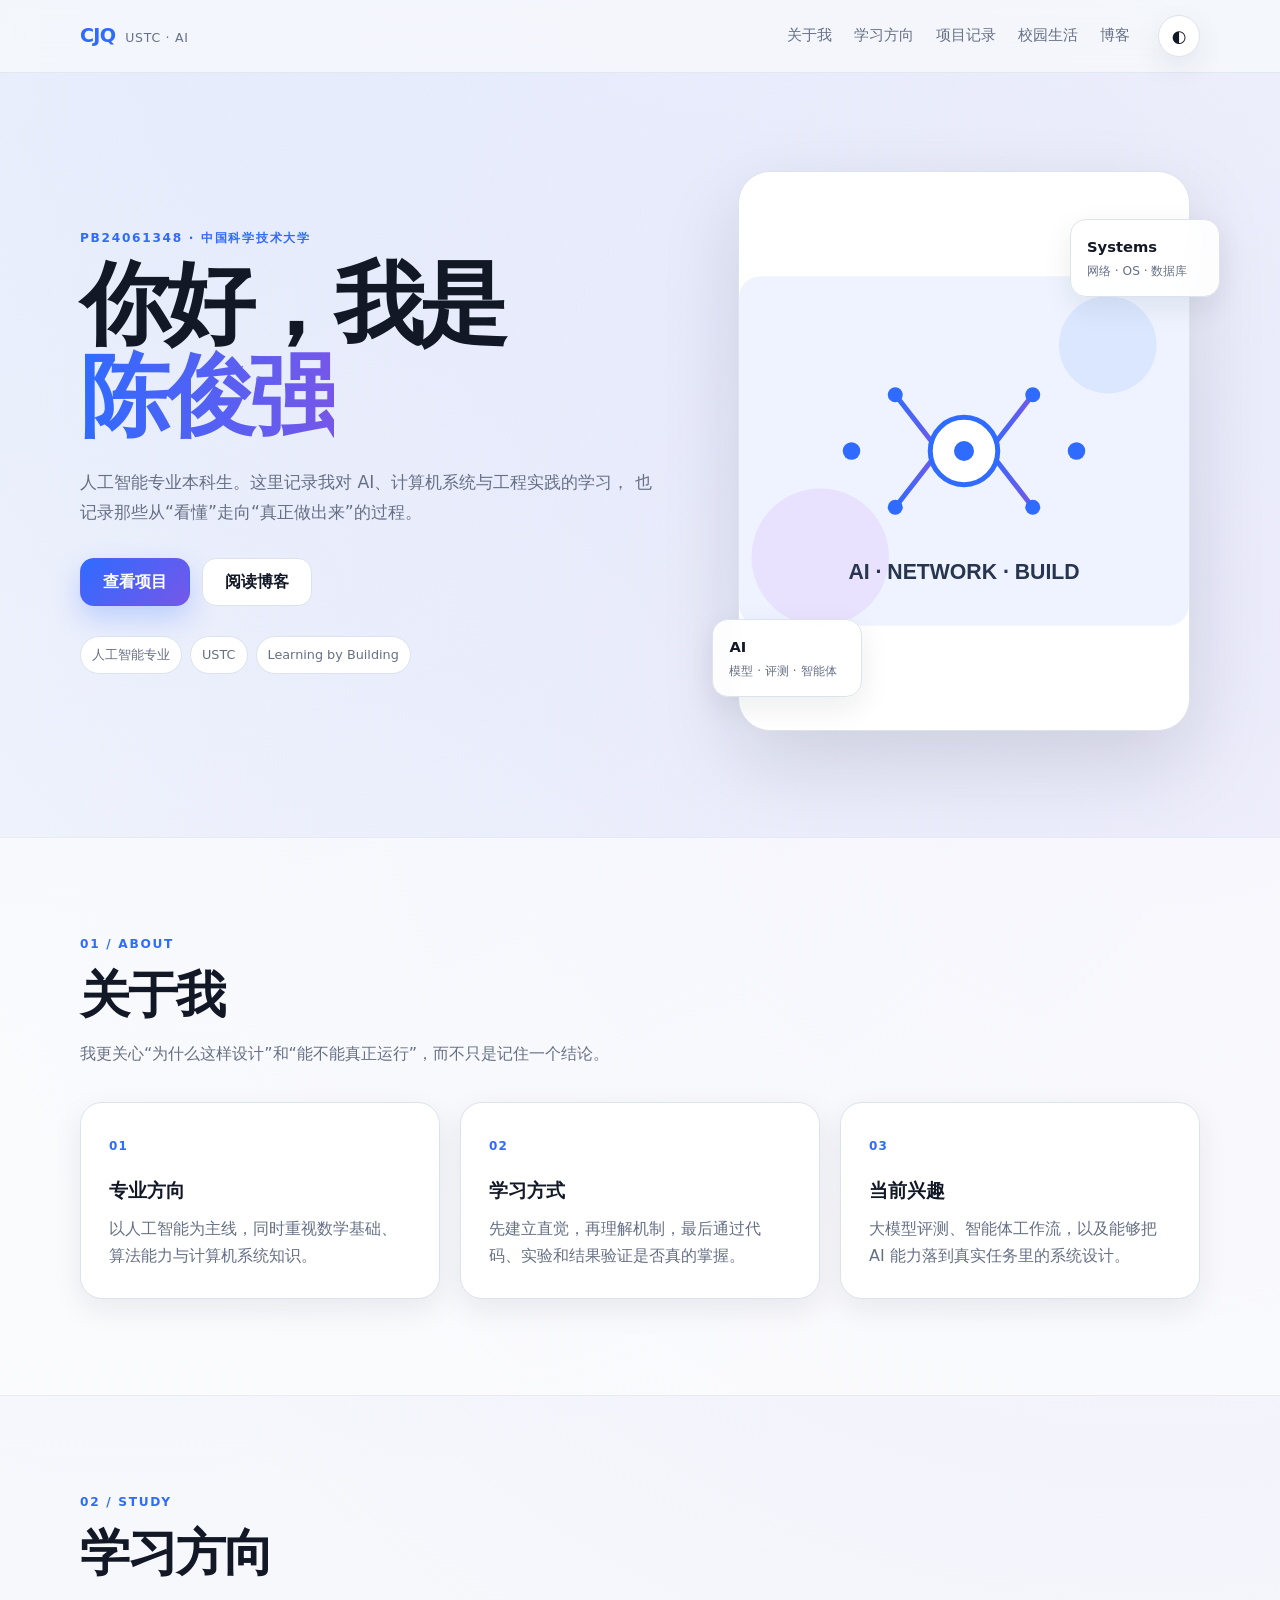
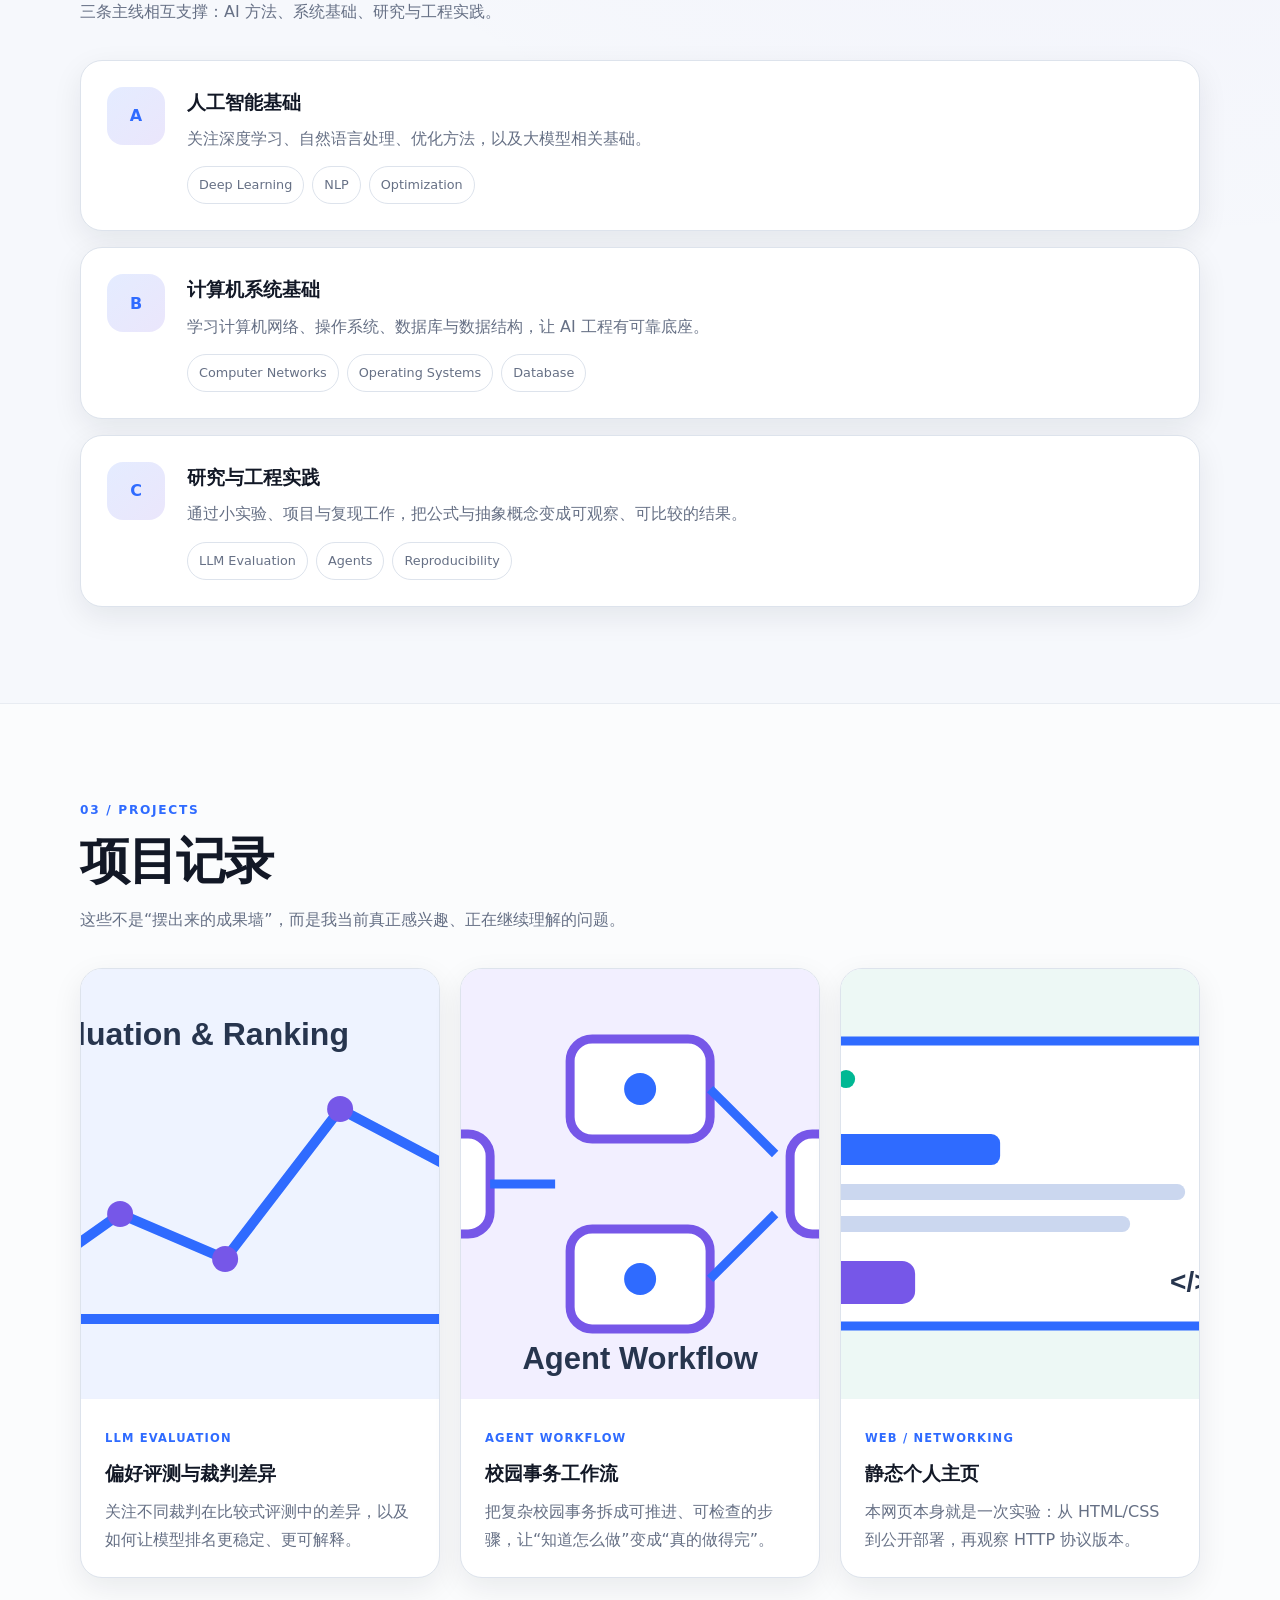
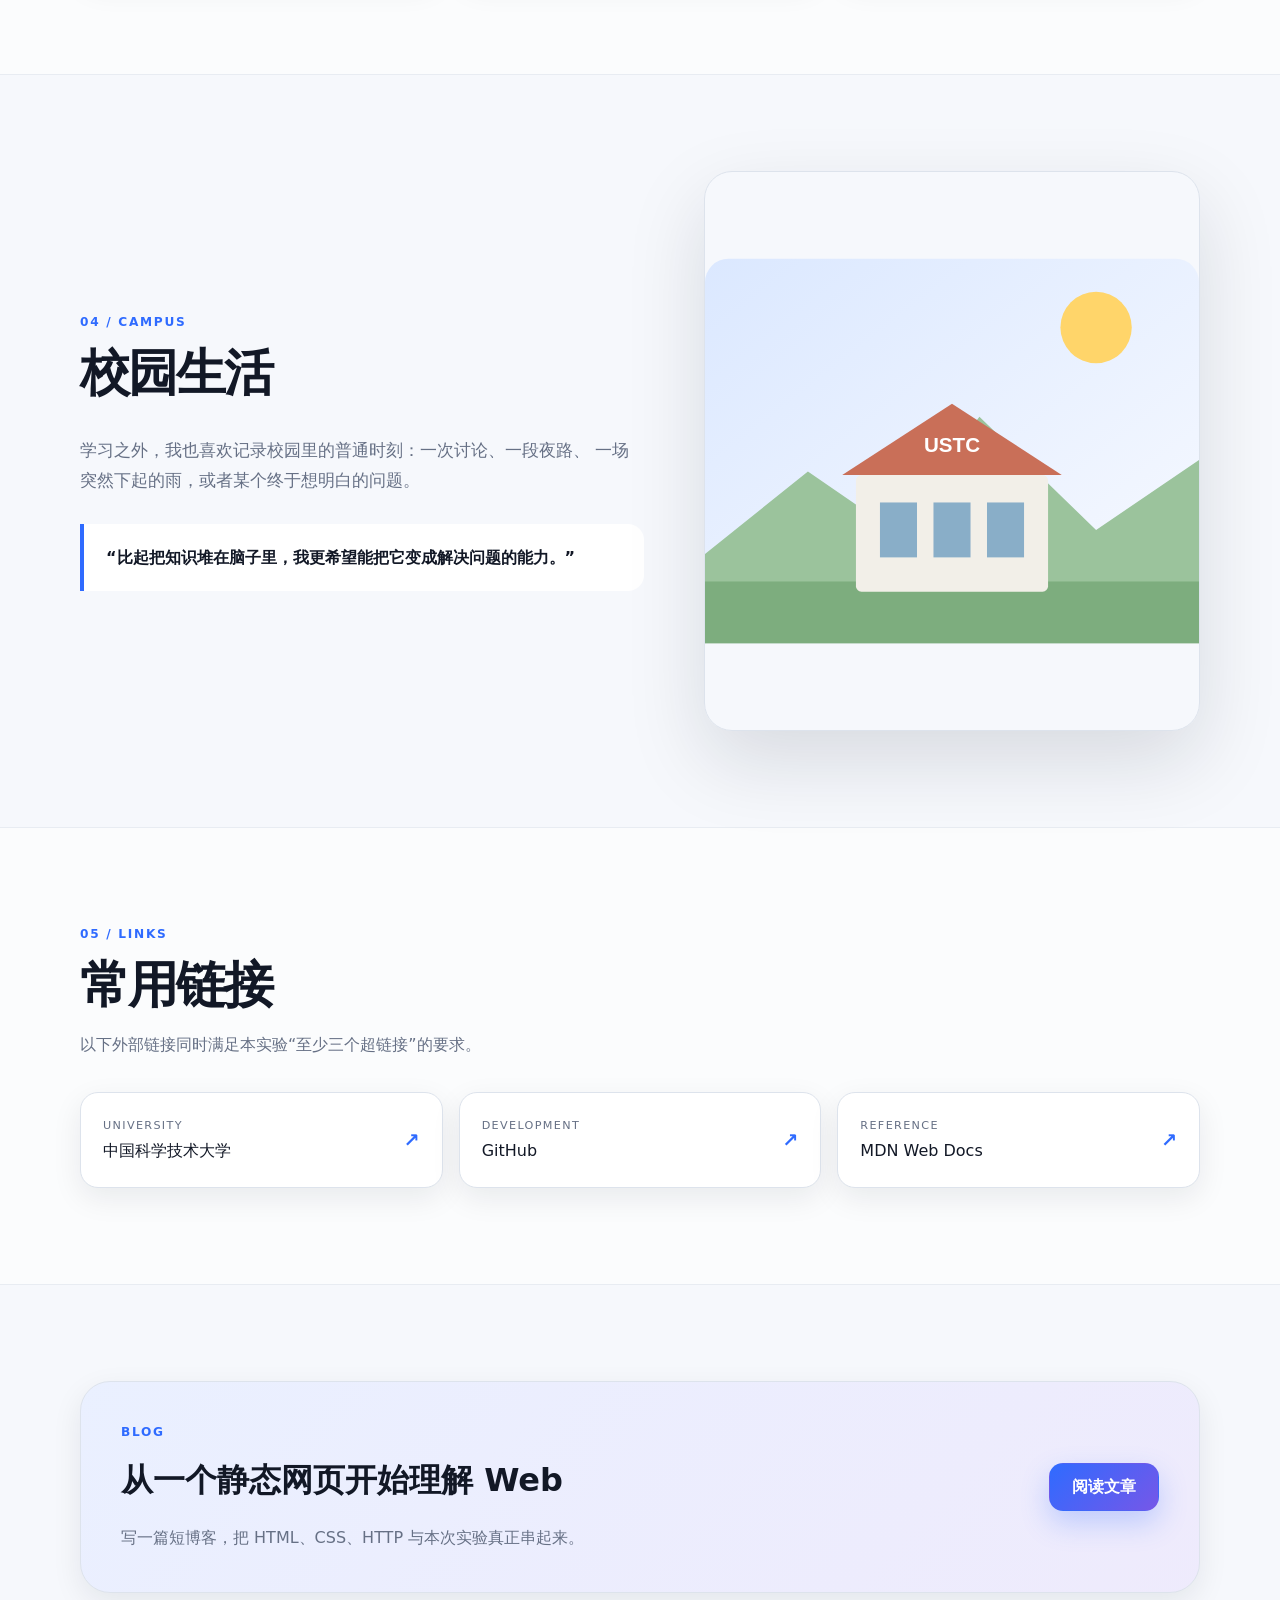
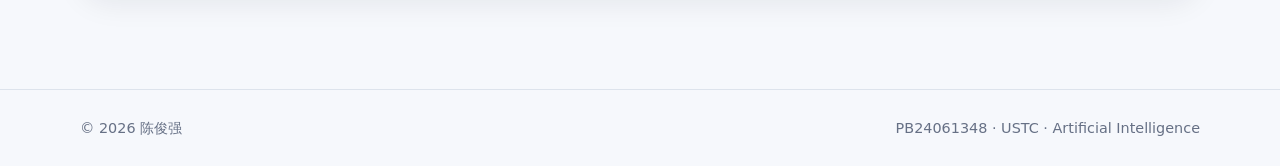
==== index.html @ 973a6298 "init: 创建静态个人主页 - 搭建 HTML、CSS 和原生 JavaScript 静态站点 - 添加首页、博客页与 404 页面 - 添加响应式布局与明暗主题 - 配置 GitHub Pa" ====
<!doctype html>
<html lang="zh-CN">
<head>
  <meta charset="utf-8">
  <meta name="viewport" content="width=device-width, initial-scale=1">
  <meta name="description" content="陈俊强的个人静态主页：中国科学技术大学人工智能专业学生的学习、项目与校园生活记录。">
  <meta name="theme-color" content="#0b1220">
  <title>陈俊强 · USTC AI</title>
  <link rel="icon" href="assets/images/favicon.svg" type="image/svg+xml">
  <link rel="manifest" href="site.webmanifest">
  <link rel="stylesheet" href="assets/css/main.css">
</head>
<body>
  <a class="skip-link" href="#main">跳到主要内容</a>

  <header class="site-header" data-header>
    <div class="container nav-shell">
      <a class="brand" href="#top" aria-label="返回首页">
        <span class="brand-mark">CJQ</span>
        <span class="brand-sub">USTC · AI</span>
      </a>

      <button class="nav-toggle" type="button" aria-expanded="false" aria-controls="site-nav" data-nav-toggle>
        <span class="sr-only">打开导航</span>
        <span></span><span></span><span></span>
      </button>

      <nav id="site-nav" class="site-nav" aria-label="主导航" data-nav>
        <a href="#about">关于我</a>
        <a href="#study">学习方向</a>
        <a href="#projects">项目记录</a>
        <a href="#campus">校园生活</a>
        <a href="blog/">博客</a>
      </nav>

      <button class="theme-toggle" type="button" aria-label="切换明暗主题" title="切换明暗主题" data-theme-toggle>◐</button>
    </div>
  </header>

  <main id="main">
    <section id="top" class="hero section">
      <div class="container hero-grid">
        <div class="hero-copy reveal">
          <p class="eyebrow">PB24061348 · 中国科学技术大学</p>
          <h1>你好，我是<br><span>陈俊强</span></h1>
          <p class="hero-lead">
            人工智能专业本科生。这里记录我对 AI、计算机系统与工程实践的学习，
            也记录那些从“看懂”走向“真正做出来”的过程。
          </p>

          <div class="hero-actions">
            <a class="btn btn-primary" href="#projects">查看项目</a>
            <a class="btn btn-ghost" href="blog/">阅读博客</a>
          </div>

          <ul class="facts" aria-label="个人信息">
            <li>人工智能专业</li>
            <li>USTC</li>
            <li>Learning by Building</li>
          </ul>
        </div>

        <div class="hero-visual reveal">
          <img src="assets/images/hero-ai.svg" alt="人工智能与计算机网络主题插画" width="720" height="560">
          <div class="floating-card floating-card-a">
            <strong>AI</strong>
            <span>模型 · 评测 · 智能体</span>
          </div>
          <div class="floating-card floating-card-b">
            <strong>Systems</strong>
            <span>网络 · OS · 数据库</span>
          </div>
        </div>
      </div>
    </section>

    <section id="about" class="section section-soft">
      <div class="container">
        <div class="section-heading reveal">
          <p class="eyebrow">01 / ABOUT</p>
          <h2>关于我</h2>
          <p>我更关心“为什么这样设计”和“能不能真正运行”，而不只是记住一个结论。</p>
        </div>

        <div class="cards cards-3">
          <article class="info-card reveal">
            <span class="card-index">01</span>
            <h3>专业方向</h3>
            <p>以人工智能为主线，同时重视数学基础、算法能力与计算机系统知识。</p>
          </article>

          <article class="info-card reveal">
            <span class="card-index">02</span>
            <h3>学习方式</h3>
            <p>先建立直觉，再理解机制，最后通过代码、实验和结果验证是否真的掌握。</p>
          </article>

          <article class="info-card reveal">
            <span class="card-index">03</span>
            <h3>当前兴趣</h3>
            <p>大模型评测、智能体工作流，以及能够把 AI 能力落到真实任务里的系统设计。</p>
          </article>
        </div>
      </div>
    </section>

    <section id="study" class="section">
      <div class="container">
        <div class="section-heading reveal">
          <p class="eyebrow">02 / STUDY</p>
          <h2>学习方向</h2>
          <p>三条主线相互支撑：AI 方法、系统基础、研究与工程实践。</p>
        </div>

        <div class="track-list">
          <article class="track reveal">
            <div class="track-number">A</div>
            <div>
              <h3>人工智能基础</h3>
              <p>关注深度学习、自然语言处理、优化方法，以及大模型相关基础。</p>
              <div class="chips">
                <span>Deep Learning</span><span>NLP</span><span>Optimization</span>
              </div>
            </div>
          </article>

          <article class="track reveal">
            <div class="track-number">B</div>
            <div>
              <h3>计算机系统基础</h3>
              <p>学习计算机网络、操作系统、数据库与数据结构，让 AI 工程有可靠底座。</p>
              <div class="chips">
                <span>Computer Networks</span><span>Operating Systems</span><span>Database</span>
              </div>
            </div>
          </article>

          <article class="track reveal">
            <div class="track-number">C</div>
            <div>
              <h3>研究与工程实践</h3>
              <p>通过小实验、项目与复现工作，把公式与抽象概念变成可观察、可比较的结果。</p>
              <div class="chips">
                <span>LLM Evaluation</span><span>Agents</span><span>Reproducibility</span>
              </div>
            </div>
          </article>
        </div>
      </div>
    </section>

    <section id="projects" class="section section-soft">
      <div class="container">
        <div class="section-heading reveal">
          <p class="eyebrow">03 / PROJECTS</p>
          <h2>项目记录</h2>
          <p>这些不是“摆出来的成果墙”，而是我当前真正感兴趣、正在继续理解的问题。</p>
        </div>

        <div class="project-grid">
          <article class="project-card reveal">
            <img src="assets/images/project-ranking.svg" alt="模型评测与排名示意图" width="720" height="430">
            <div class="project-content">
              <span class="project-tag">LLM Evaluation</span>
              <h3>偏好评测与裁判差异</h3>
              <p>关注不同裁判在比较式评测中的差异，以及如何让模型排名更稳定、更可解释。</p>
            </div>
          </article>

          <article class="project-card reveal">
            <img src="assets/images/project-agent.svg" alt="智能体工作流示意图" width="720" height="430">
            <div class="project-content">
              <span class="project-tag">Agent Workflow</span>
              <h3>校园事务工作流</h3>
              <p>把复杂校园事务拆成可推进、可检查的步骤，让“知道怎么做”变成“真的做得完”。</p>
            </div>
          </article>

          <article class="project-card reveal">
            <img src="assets/images/project-web.svg" alt="静态网页与 HTTP 示意图" width="720" height="430">
            <div class="project-content">
              <span class="project-tag">Web / Networking</span>
              <h3>静态个人主页</h3>
              <p>本网页本身就是一次实验：从 HTML/CSS 到公开部署，再观察 HTTP 协议版本。</p>
            </div>
          </article>
        </div>
      </div>
    </section>

    <section id="campus" class="section">
      <div class="container split-section">
        <div class="reveal">
          <div class="section-heading">
            <p class="eyebrow">04 / CAMPUS</p>
            <h2>校园生活</h2>
          </div>
          <p class="lead">
            学习之外，我也喜欢记录校园里的普通时刻：一次讨论、一段夜路、
            一场突然下起的雨，或者某个终于想明白的问题。
          </p>
          <blockquote>
            “比起把知识堆在脑子里，我更希望能把它变成解决问题的能力。”
          </blockquote>
        </div>

        <div class="reveal">
          <img class="feature-image" src="assets/images/campus.svg" alt="中国科学技术大学校园主题插画" width="720" height="560">
        </div>
      </div>
    </section>

    <section class="section section-soft">
      <div class="container">
        <div class="section-heading reveal">
          <p class="eyebrow">05 / LINKS</p>
          <h2>常用链接</h2>
          <p>以下外部链接同时满足本实验“至少三个超链接”的要求。</p>
        </div>

        <div class="link-grid">
          <a class="link-card reveal" href="https://www.ustc.edu.cn/" target="_blank" rel="noopener noreferrer">
            <span>
              <small>University</small>
              中国科学技术大学
            </span>
            <b aria-hidden="true">↗</b>
          </a>

          <a class="link-card reveal" href="https://github.com/" target="_blank" rel="noopener noreferrer">
            <span>
              <small>Development</small>
              GitHub
            </span>
            <b aria-hidden="true">↗</b>
          </a>

          <a class="link-card reveal" href="https://developer.mozilla.org/zh-CN/" target="_blank" rel="noopener noreferrer">
            <span>
              <small>Reference</small>
              MDN Web Docs
            </span>
            <b aria-hidden="true">↗</b>
          </a>
        </div>
      </div>
    </section>

    <section class="section">
      <div class="container cta-box reveal">
        <div>
          <p class="eyebrow">BLOG</p>
          <h2>从一个静态网页开始理解 Web</h2>
          <p>写一篇短博客，把 HTML、CSS、HTTP 与本次实验真正串起来。</p>
        </div>
        <a class="btn btn-primary" href="blog/">阅读文章</a>
      </div>
    </section>
  </main>

  <footer class="site-footer">
    <div class="container footer-shell">
      <span>© <span data-year></span> 陈俊强</span>
      <span>PB24061348 · USTC · Artificial Intelligence</span>
    </div>
  </footer>

  <script src="assets/js/app.js" defer></script>
</body>
</html>
---- assets/css/main.css ----
/* =========================================================
   PB24061348 陈俊强 · 计算机网络实验一
   Design system + components + responsive styles
   ========================================================= */

:root {
  color-scheme: light;
  --bg: #f6f8fc;
  --surface: #ffffff;
  --surface-2: #eef3fb;
  --surface-3: #e9eef8;
  --text: #121826;
  --muted: #667085;
  --line: #dde3ec;
  --accent: #2f6bff;
  --accent-2: #7657e8;
  --accent-soft: rgba(47, 107, 255, .10);
  --success: #0f9f78;
  --shadow-sm: 0 10px 30px rgba(18, 24, 38, .08);
  --shadow-lg: 0 30px 80px rgba(18, 24, 38, .13);
  --radius-sm: 14px;
  --radius-md: 22px;
  --radius-lg: 30px;
  --max-width: 1120px;
}

body.dark {
  color-scheme: dark;
  --bg: #0b1018;
  --surface: #111824;
  --surface-2: #0f1621;
  --surface-3: #182131;
  --text: #f5f7fb;
  --muted: #a8b1c0;
  --line: #273246;
  --accent: #7da7ff;
  --accent-2: #b29cff;
  --accent-soft: rgba(125, 167, 255, .12);
  --shadow-sm: 0 10px 30px rgba(0, 0, 0, .24);
  --shadow-lg: 0 30px 80px rgba(0, 0, 0, .36);
}

*,
*::before,
*::after {
  box-sizing: border-box;
}

html {
  scroll-behavior: smooth;
}

body {
  margin: 0;
  min-height: 100vh;
  font-family: Inter, ui-sans-serif, system-ui, -apple-system, BlinkMacSystemFont,
    "Segoe UI", "PingFang SC", "Hiragino Sans GB", "Microsoft YaHei", sans-serif;
  color: var(--text);
  background:
    radial-gradient(circle at 10% 0%, rgba(47, 107, 255, .08), transparent 30%),
    radial-gradient(circle at 90% 12%, rgba(118, 87, 232, .08), transparent 28%),
    var(--bg);
  line-height: 1.72;
  transition: background-color .25s ease, color .25s ease;
}

img {
  max-width: 100%;
  display: block;
}

a {
  color: inherit;
  text-decoration: none;
}

button,
input,
textarea,
select {
  font: inherit;
}

code {
  font-family: "SFMono-Regular", Consolas, "Liberation Mono", monospace;
}

.container {
  width: min(var(--max-width), calc(100% - 40px));
  margin-inline: auto;
}

.sr-only {
  position: absolute;
  width: 1px;
  height: 1px;
  overflow: hidden;
  clip: rect(0 0 0 0);
  white-space: nowrap;
}

.skip-link {
  position: fixed;
  left: 12px;
  top: -60px;
  z-index: 999;
  padding: 10px 14px;
  border-radius: 10px;
  background: var(--text);
  color: var(--bg);
  transition: top .2s ease;
}

.skip-link:focus {
  top: 12px;
}

.site-header {
  position: sticky;
  top: 0;
  z-index: 100;
  border-bottom: 1px solid color-mix(in srgb, var(--line) 78%, transparent);
  backdrop-filter: blur(16px);
  background: color-mix(in srgb, var(--bg) 84%, transparent);
}

.nav-shell {
  min-height: 72px;
  display: flex;
  align-items: center;
  gap: 28px;
}

.brand {
  margin-right: auto;
  display: inline-flex;
  align-items: baseline;
  gap: 10px;
}

.brand-mark {
  font-weight: 850;
  font-size: 1.2rem;
  letter-spacing: -.04em;
  color: var(--accent);
}

.brand-sub {
  font-size: .78rem;
  color: var(--muted);
  letter-spacing: .06em;
}

.site-nav {
  display: flex;
  gap: 22px;
  align-items: center;
  font-size: .94rem;
  color: var(--muted);
}

.site-nav a {
  position: relative;
}

.site-nav a::after {
  content: "";
  position: absolute;
  left: 0;
  right: 100%;
  bottom: -6px;
  height: 2px;
  border-radius: 999px;
  background: var(--accent);
  transition: right .2s ease;
}

.site-nav a:hover {
  color: var(--text);
}

.site-nav a:hover::after {
  right: 0;
}

.theme-toggle,
.nav-toggle {
  flex: 0 0 auto;
  border: 1px solid var(--line);
  background: var(--surface);
  color: var(--text);
  cursor: pointer;
  box-shadow: var(--shadow-sm);
}

.theme-toggle {
  width: 42px;
  height: 42px;
  border-radius: 50%;
  font-size: 1.05rem;
}

.nav-toggle {
  display: none;
  width: 44px;
  height: 42px;
  border-radius: 12px;
  padding: 10px;
}

.nav-toggle span:not(.sr-only) {
  display: block;
  height: 2px;
  margin: 4px 0;
  border-radius: 2px;
  background: currentColor;
}

.section {
  padding: 96px 0;
}

.section-soft {
  background: color-mix(in srgb, var(--surface) 60%, transparent);
  border-top: 1px solid color-mix(in srgb, var(--line) 60%, transparent);
  border-bottom: 1px solid color-mix(in srgb, var(--line) 60%, transparent);
}

.hero {
  padding-top: 88px;
}

.hero-grid {
  display: grid;
  grid-template-columns: 1.1fr .9fr;
  gap: 72px;
  align-items: center;
}

.eyebrow {
  margin: 0 0 10px;
  font-size: .76rem;
  font-weight: 800;
  letter-spacing: .14em;
  color: var(--accent);
}

.hero h1 {
  margin: 0;
  font-size: clamp(3rem, 7vw, 5.75rem);
  line-height: 1.02;
  letter-spacing: -.06em;
}

.hero h1 span {
  background: linear-gradient(90deg, var(--accent), var(--accent-2));
  -webkit-background-clip: text;
  background-clip: text;
  color: transparent;
}

.hero-lead {
  margin: 26px 0 30px;
  max-width: 650px;
  font-size: 1.08rem;
  color: var(--muted);
}

.hero-actions {
  display: flex;
  flex-wrap: wrap;
  gap: 12px;
}

.btn {
  display: inline-flex;
  min-height: 48px;
  align-items: center;
  justify-content: center;
  padding: 0 22px;
  border-radius: 14px;
  font-weight: 760;
  border: 1px solid transparent;
  transition: transform .18s ease, box-shadow .18s ease, border-color .18s ease;
}

.btn:hover {
  transform: translateY(-2px);
}

.btn-primary {
  color: #fff;
  background: linear-gradient(135deg, #2f6bff, #7657e8);
  box-shadow: 0 12px 28px rgba(47, 107, 255, .25);
}

.btn-ghost {
  background: var(--surface);
  border-color: var(--line);
}

.facts {
  list-style: none;
  padding: 0;
  margin: 30px 0 0;
  display: flex;
  flex-wrap: wrap;
  gap: 8px;
}

.facts li,
.chips span {
  padding: 7px 11px;
  border: 1px solid var(--line);
  border-radius: 999px;
  color: var(--muted);
  background: var(--surface);
  font-size: .8rem;
}

.hero-visual {
  position: relative;
  padding: 10px;
}

.hero-visual > img {
  border-radius: 32px;
  box-shadow: var(--shadow-lg);
  border: 1px solid var(--line);
  background: var(--surface);
}

.floating-card {
  position: absolute;
  min-width: 150px;
  padding: 14px 16px;
  border: 1px solid var(--line);
  border-radius: 16px;
  background: color-mix(in srgb, var(--surface) 92%, transparent);
  backdrop-filter: blur(12px);
  box-shadow: var(--shadow-sm);
}

.floating-card strong,
.floating-card span {
  display: block;
}

.floating-card strong {
  font-size: .92rem;
}

.floating-card span {
  margin-top: 2px;
  color: var(--muted);
  font-size: .76rem;
}

.floating-card-a {
  left: -16px;
  bottom: 44px;
}

.floating-card-b {
  right: -20px;
  top: 58px;
}

.section-heading {
  max-width: 760px;
  margin-bottom: 34px;
}

.section-heading h2 {
  margin: 0;
  font-size: clamp(2rem, 4vw, 3.15rem);
  line-height: 1.18;
  letter-spacing: -.04em;
}

.section-heading > p:last-child {
  color: var(--muted);
}

.cards {
  display: grid;
  gap: 20px;
}

.cards-3 {
  grid-template-columns: repeat(3, 1fr);
}

.info-card,
.project-card,
.track,
.link-card,
.cta-box,
.article-note {
  border: 1px solid var(--line);
  background: var(--surface);
  box-shadow: var(--shadow-sm);
}

.info-card {
  padding: 28px;
  border-radius: var(--radius-md);
}

.card-index {
  display: inline-block;
  margin-bottom: 18px;
  color: var(--accent);
  font-size: .75rem;
  font-weight: 800;
  letter-spacing: .1em;
}

.info-card h3 {
  margin: 0 0 8px;
}

.info-card p {
  margin: 0;
  color: var(--muted);
}

.track-list {
  display: grid;
  gap: 16px;
}

.track {
  display: grid;
  grid-template-columns: 58px 1fr;
  gap: 22px;
  align-items: start;
  padding: 26px;
  border-radius: var(--radius-md);
}

.track-number {
  width: 58px;
  height: 58px;
  display: grid;
  place-items: center;
  border-radius: 16px;
  background: linear-gradient(135deg, rgba(47, 107, 255, .13), rgba(118, 87, 232, .15));
  color: var(--accent);
  font-weight: 850;
}

.track h3 {
  margin: 0 0 6px;
}

.track p {
  margin: 0 0 14px;
  color: var(--muted);
}

.chips {
  display: flex;
  flex-wrap: wrap;
  gap: 8px;
}

.project-grid {
  display: grid;
  grid-template-columns: repeat(3, 1fr);
  gap: 20px;
}

.project-card {
  overflow: hidden;
  border-radius: var(--radius-md);
  transition: transform .2s ease, box-shadow .2s ease;
}

.project-card:hover {
  transform: translateY(-5px);
  box-shadow: var(--shadow-lg);
}

.project-card img {
  width: 100%;
  aspect-ratio: 16 / 10;
  object-fit: cover;
  background: var(--surface-2);
}

.project-content {
  padding: 24px;
}

.project-tag {
  color: var(--accent);
  font-size: .72rem;
  letter-spacing: .1em;
  font-weight: 800;
  text-transform: uppercase;
}

.project-content h3 {
  margin: 8px 0;
}

.project-content p {
  margin: 0;
  color: var(--muted);
}

.split-section {
  display: grid;
  grid-template-columns: 1fr .88fr;
  gap: 60px;
  align-items: center;
}

.lead {
  font-size: 1.08rem;
  color: var(--muted);
}

blockquote {
  margin: 28px 0 0;
  padding: 20px 22px;
  border-left: 4px solid var(--accent);
  border-radius: 0 16px 16px 0;
  background: var(--surface);
  font-weight: 650;
}

.feature-image {
  border-radius: 28px;
  border: 1px solid var(--line);
  box-shadow: var(--shadow-lg);
}

.link-grid {
  display: grid;
  grid-template-columns: repeat(3, 1fr);
  gap: 16px;
}

.link-card {
  min-height: 96px;
  display: flex;
  align-items: center;
  justify-content: space-between;
  padding: 18px 22px;
  border-radius: 18px;
  transition: transform .18s ease, border-color .18s ease;
}

.link-card:hover {
  transform: translateY(-3px);
  border-color: var(--accent);
}

.link-card small {
  display: block;
  margin-bottom: 2px;
  color: var(--muted);
  font-size: .7rem;
  text-transform: uppercase;
  letter-spacing: .12em;
}

.link-card b {
  color: var(--accent);
  font-size: 1.2rem;
}

.cta-box {
  display: flex;
  justify-content: space-between;
  align-items: center;
  gap: 26px;
  padding: 40px;
  border-radius: var(--radius-lg);
  background:
    linear-gradient(135deg, rgba(47, 107, 255, .10), rgba(118, 87, 232, .12)),
    var(--surface);
}

.cta-box h2 {
  margin: 0;
  font-size: 2rem;
}

.cta-box p:last-child {
  margin-bottom: 0;
  color: var(--muted);
}

.site-footer {
  border-top: 1px solid var(--line);
  padding: 26px 0;
  color: var(--muted);
  font-size: .9rem;
}

.footer-shell {
  display: flex;
  flex-wrap: wrap;
  justify-content: space-between;
  gap: 16px;
}

/* Article page */
.article-page {
  padding: 72px 0 100px;
}

.article {
  max-width: 820px;
}

.back-link {
  display: inline-block;
  margin-bottom: 28px;
  color: var(--muted);
}

.article-header h1 {
  margin: 8px 0 12px;
  font-size: clamp(2.7rem, 6vw, 4.8rem);
  line-height: 1.06;
  letter-spacing: -.05em;
}

.article-meta {
  color: var(--muted);
}

.article-cover {
  width: 100%;
  margin: 34px 0 40px;
  border-radius: 28px;
  border: 1px solid var(--line);
  box-shadow: var(--shadow-sm);
}

.article > p {
  color: var(--muted);
  font-size: 1.03rem;
}

.article h2 {
  margin-top: 44px;
  font-size: 1.65rem;
  letter-spacing: -.02em;
}

.article code {
  padding: 2px 7px;
  border-radius: 7px;
  background: var(--surface-3);
  color: var(--text);
}

.article-note {
  margin-top: 38px;
  padding: 22px;
  border-radius: 18px;
}

.error-page {
  min-height: 100vh;
  display: grid;
  place-items: center;
  padding: 30px;
}

.error-card {
  width: min(560px, 100%);
  padding: 42px;
  text-align: center;
  border: 1px solid var(--line);
  border-radius: 28px;
  background: var(--surface);
  box-shadow: var(--shadow-lg);
}

.error-card h1 {
  font-size: 2.4rem;
  margin: 0 0 8px;
}

.error-card p:not(.eyebrow) {
  color: var(--muted);
}

/* Progressive reveal */
.reveal {
  opacity: 0;
  transform: translateY(14px);
  transition: opacity .55s ease, transform .55s ease;
}

.reveal.is-visible {
  opacity: 1;
  transform: none;
}

/* Responsive */
@media (max-width: 900px) {
  .hero-grid,
  .split-section {
    grid-template-columns: 1fr;
  }

  .hero-visual {
    max-width: 650px;
  }

  .cards-3,
  .project-grid,
  .link-grid {
    grid-template-columns: 1fr;
  }

  .nav-toggle {
    display: block;
  }

  .site-nav:not(.article-nav) {
    position: absolute;
    top: calc(100% + 8px);
    left: 20px;
    right: 20px;
    display: none;
    flex-direction: column;
    align-items: stretch;
    gap: 0;
    padding: 10px;
    border: 1px solid var(--line);
    border-radius: 16px;
    background: var(--surface);
    box-shadow: var(--shadow-lg);
  }

  .site-nav:not(.article-nav).is-open {
    display: flex;
  }

  .site-nav:not(.article-nav) a {
    padding: 11px 12px;
    border-radius: 10px;
  }

  .site-nav:not(.article-nav) a:hover {
    background: var(--surface-2);
  }

  .site-nav:not(.article-nav) a::after {
    display: none;
  }
}

@media (max-width: 620px) {
  .container {
    width: min(var(--max-width), calc(100% - 28px));
  }

  .section {
    padding: 74px 0;
  }

  .hero {
    padding-top: 58px;
  }

  .hero h1 {
    font-size: 3.15rem;
  }

  .brand-sub {
    display: none;
  }

  .article-nav {
    display: none;
  }

  .floating-card {
    display: none;
  }

  .track {
    grid-template-columns: 1fr;
  }

  .cta-box {
    padding: 28px;
    align-items: flex-start;
    flex-direction: column;
  }

  .footer-shell {
    flex-direction: column;
  }
}

@media (prefers-reduced-motion: reduce) {
  html {
    scroll-behavior: auto;
  }

  *,
  *::before,
  *::after {
    animation-duration: .01ms !important;
    animation-iteration-count: 1 !important;
    transition-duration: .01ms !important;
  }

  .reveal {
    opacity: 1;
    transform: none;
  }
}
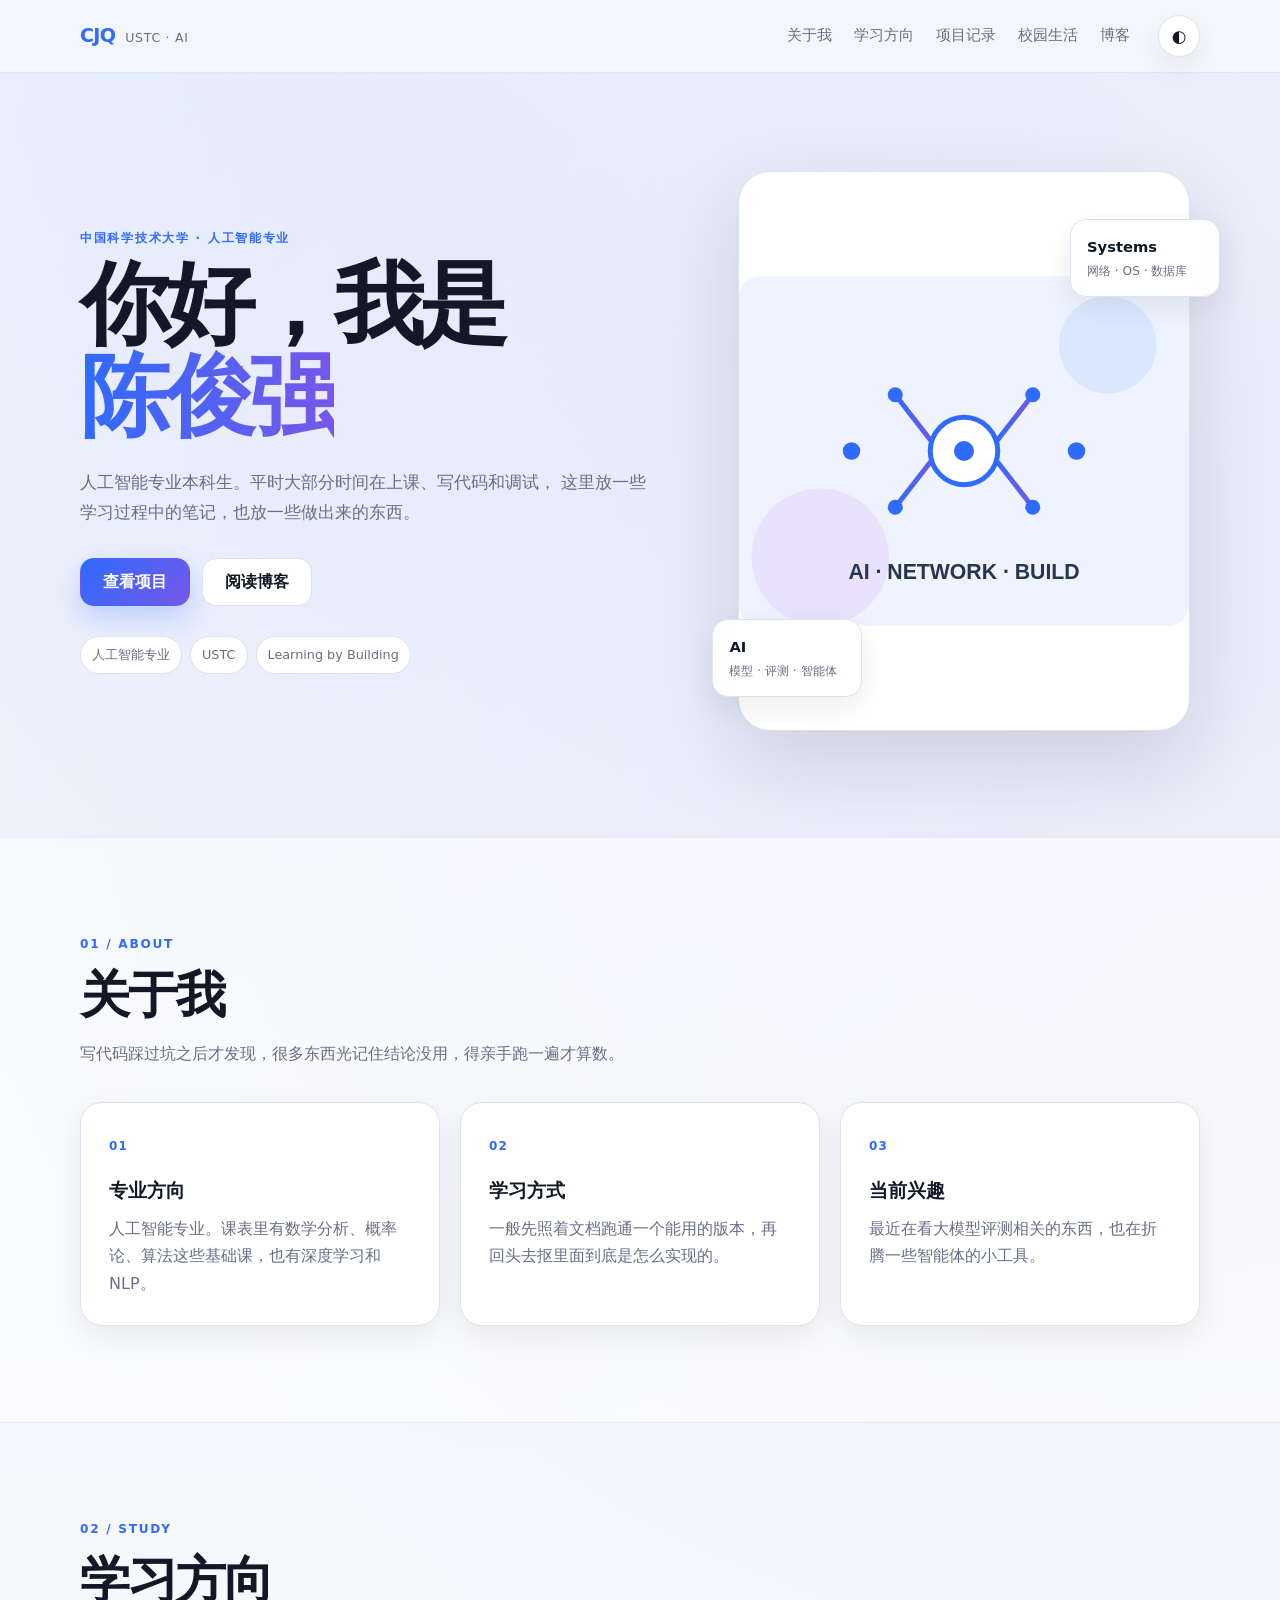
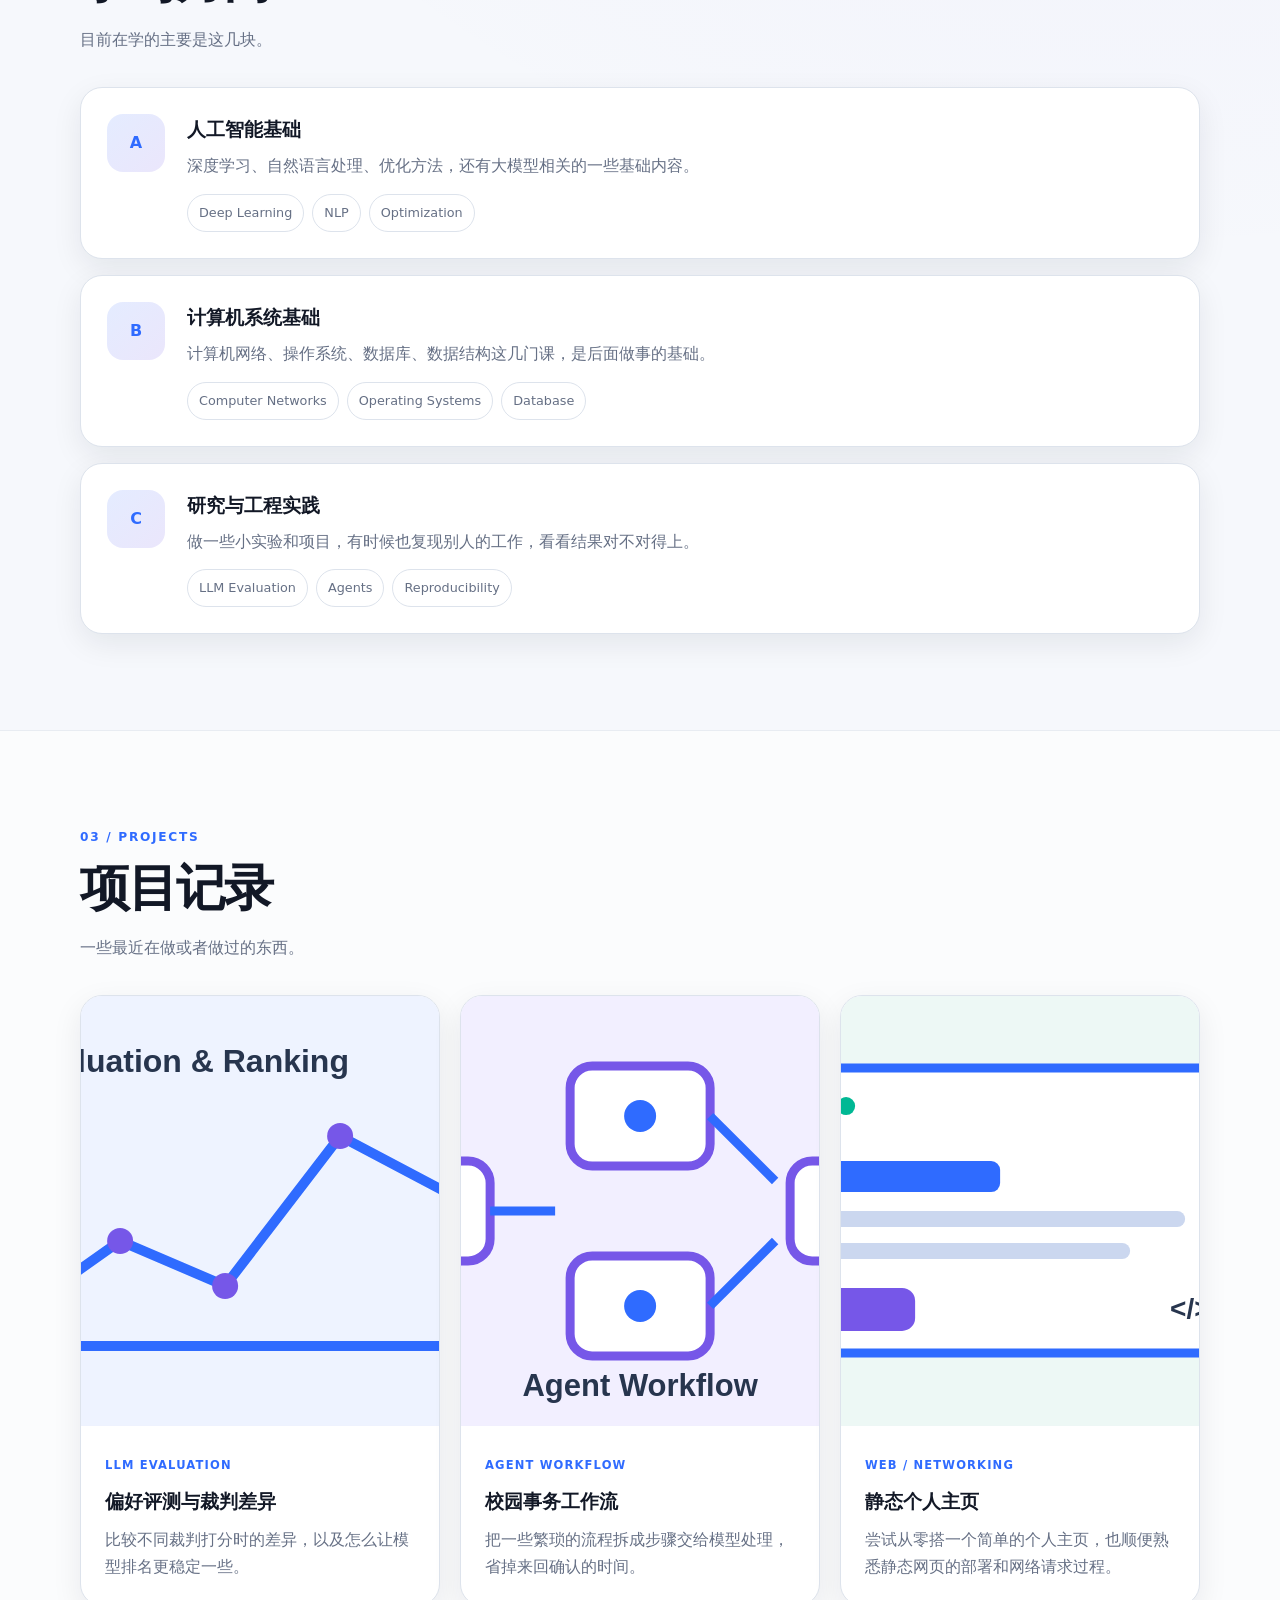
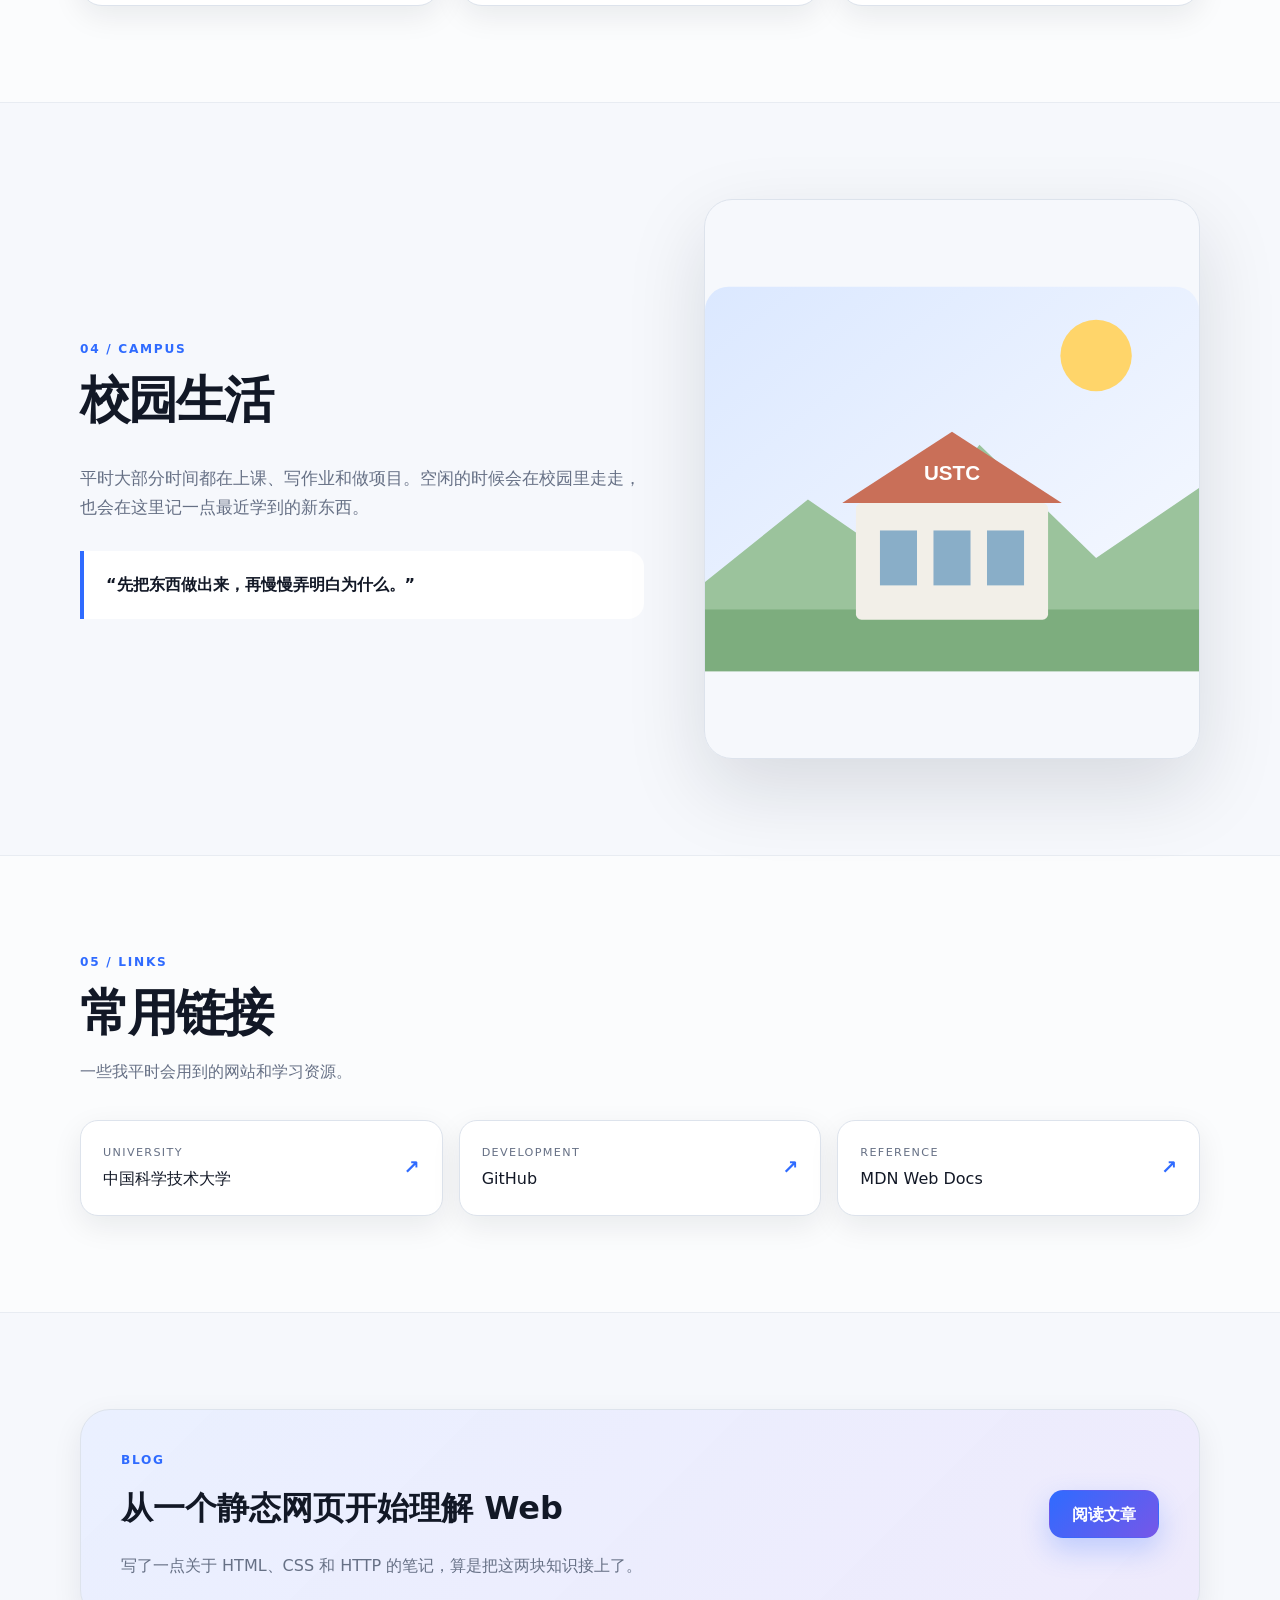
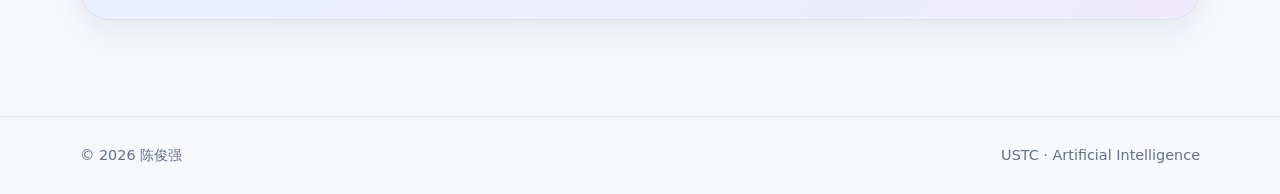
==== commit 97bbfd56: "content: 优化个人主页内容与项目文档 - 调整首页个人介绍与项目描述 - 更新常用链接 - 整理项目文档结构 - 精简不再需要的辅助文件 - 更新页面身份信息展示" ====
--- a/index.html
+++ b/index.html
@@ -3,7 +3,7 @@
 <head>
   <meta charset="utf-8">
   <meta name="viewport" content="width=device-width, initial-scale=1">
-  <meta name="description" content="陈俊强的个人静态主页：中国科学技术大学人工智能专业学生的学习、项目与校园生活记录。">
+  <meta name="description" content="陈俊强的个人主页：中国科学技术大学人工智能专业学生的学习笔记与项目记录。">
   <meta name="theme-color" content="#0b1220">
   <title>陈俊强 · USTC AI</title>
   <link rel="icon" href="assets/images/favicon.svg" type="image/svg+xml">
@@ -41,11 +41,11 @@
     <section id="top" class="hero section">
       <div class="container hero-grid">
         <div class="hero-copy reveal">
-          <p class="eyebrow">PB24061348 · 中国科学技术大学</p>
+          <p class="eyebrow">中国科学技术大学 · 人工智能专业</p>
           <h1>你好，我是<br><span>陈俊强</span></h1>
           <p class="hero-lead">
-            人工智能专业本科生。这里记录我对 AI、计算机系统与工程实践的学习，
-            也记录那些从“看懂”走向“真正做出来”的过程。
+            人工智能专业本科生。平时大部分时间在上课、写代码和调试，
+            这里放一些学习过程中的笔记，也放一些做出来的东西。
           </p>
 
           <div class="hero-actions">
@@ -79,26 +79,26 @@
         <div class="section-heading reveal">
           <p class="eyebrow">01 / ABOUT</p>
           <h2>关于我</h2>
-          <p>我更关心“为什么这样设计”和“能不能真正运行”，而不只是记住一个结论。</p>
+          <p>写代码踩过坑之后才发现，很多东西光记住结论没用，得亲手跑一遍才算数。</p>
         </div>
 
         <div class="cards cards-3">
           <article class="info-card reveal">
             <span class="card-index">01</span>
             <h3>专业方向</h3>
-            <p>以人工智能为主线，同时重视数学基础、算法能力与计算机系统知识。</p>
+            <p>人工智能专业。课表里有数学分析、概率论、算法这些基础课，也有深度学习和 NLP。</p>
           </article>
 
           <article class="info-card reveal">
             <span class="card-index">02</span>
             <h3>学习方式</h3>
-            <p>先建立直觉，再理解机制，最后通过代码、实验和结果验证是否真的掌握。</p>
+            <p>一般先照着文档跑通一个能用的版本，再回头去抠里面到底是怎么实现的。</p>
           </article>
 
           <article class="info-card reveal">
             <span class="card-index">03</span>
             <h3>当前兴趣</h3>
-            <p>大模型评测、智能体工作流，以及能够把 AI 能力落到真实任务里的系统设计。</p>
+            <p>最近在看大模型评测相关的东西，也在折腾一些智能体的小工具。</p>
           </article>
         </div>
       </div>
@@ -109,7 +109,7 @@
         <div class="section-heading reveal">
           <p class="eyebrow">02 / STUDY</p>
           <h2>学习方向</h2>
-          <p>三条主线相互支撑：AI 方法、系统基础、研究与工程实践。</p>
+          <p>目前在学的主要是这几块。</p>
         </div>
 
         <div class="track-list">
@@ -117,7 +117,7 @@
             <div class="track-number">A</div>
             <div>
               <h3>人工智能基础</h3>
-              <p>关注深度学习、自然语言处理、优化方法，以及大模型相关基础。</p>
+              <p>深度学习、自然语言处理、优化方法，还有大模型相关的一些基础内容。</p>
               <div class="chips">
                 <span>Deep Learning</span><span>NLP</span><span>Optimization</span>
               </div>
@@ -128,7 +128,7 @@
             <div class="track-number">B</div>
             <div>
               <h3>计算机系统基础</h3>
-              <p>学习计算机网络、操作系统、数据库与数据结构，让 AI 工程有可靠底座。</p>
+              <p>计算机网络、操作系统、数据库、数据结构这几门课，是后面做事的基础。</p>
               <div class="chips">
                 <span>Computer Networks</span><span>Operating Systems</span><span>Database</span>
               </div>
@@ -139,7 +139,7 @@
             <div class="track-number">C</div>
             <div>
               <h3>研究与工程实践</h3>
-              <p>通过小实验、项目与复现工作，把公式与抽象概念变成可观察、可比较的结果。</p>
+              <p>做一些小实验和项目，有时候也复现别人的工作，看看结果对不对得上。</p>
               <div class="chips">
                 <span>LLM Evaluation</span><span>Agents</span><span>Reproducibility</span>
               </div>
@@ -154,7 +154,7 @@
         <div class="section-heading reveal">
           <p class="eyebrow">03 / PROJECTS</p>
           <h2>项目记录</h2>
-          <p>这些不是“摆出来的成果墙”，而是我当前真正感兴趣、正在继续理解的问题。</p>
+          <p>一些最近在做或者做过的东西。</p>
         </div>
 
         <div class="project-grid">
@@ -163,7 +163,7 @@
             <div class="project-content">
               <span class="project-tag">LLM Evaluation</span>
               <h3>偏好评测与裁判差异</h3>
-              <p>关注不同裁判在比较式评测中的差异，以及如何让模型排名更稳定、更可解释。</p>
+              <p>比较不同裁判打分时的差异，以及怎么让模型排名更稳定一些。</p>
             </div>
           </article>
 
@@ -172,7 +172,7 @@
             <div class="project-content">
               <span class="project-tag">Agent Workflow</span>
               <h3>校园事务工作流</h3>
-              <p>把复杂校园事务拆成可推进、可检查的步骤，让“知道怎么做”变成“真的做得完”。</p>
+              <p>把一些繁琐的流程拆成步骤交给模型处理，省掉来回确认的时间。</p>
             </div>
           </article>
 
@@ -181,7 +181,7 @@
             <div class="project-content">
               <span class="project-tag">Web / Networking</span>
               <h3>静态个人主页</h3>
-              <p>本网页本身就是一次实验：从 HTML/CSS 到公开部署，再观察 HTTP 协议版本。</p>
+              <p>尝试从零搭一个简单的个人主页，也顺便熟悉静态网页的部署和网络请求过程。</p>
             </div>
           </article>
         </div>
@@ -196,11 +196,11 @@
             <h2>校园生活</h2>
           </div>
           <p class="lead">
-            学习之外，我也喜欢记录校园里的普通时刻：一次讨论、一段夜路、
-            一场突然下起的雨，或者某个终于想明白的问题。
+            平时大部分时间都在上课、写作业和做项目。空闲的时候会在校园里走走，
+            也会在这里记一点最近学到的新东西。
           </p>
           <blockquote>
-            “比起把知识堆在脑子里，我更希望能把它变成解决问题的能力。”
+            “先把东西做出来，再慢慢弄明白为什么。”
           </blockquote>
         </div>
 
@@ -215,7 +215,7 @@
         <div class="section-heading reveal">
           <p class="eyebrow">05 / LINKS</p>
           <h2>常用链接</h2>
-          <p>以下外部链接同时满足本实验“至少三个超链接”的要求。</p>
+          <p>一些我平时会用到的网站和学习资源。</p>
         </div>
 
         <div class="link-grid">
@@ -227,7 +227,7 @@
             <b aria-hidden="true">↗</b>
           </a>
 
-          <a class="link-card reveal" href="https://github.com/" target="_blank" rel="noopener noreferrer">
+          <a class="link-card reveal" href="https://github.com/jqchen-another" target="_blank" rel="noopener noreferrer">
             <span>
               <small>Development</small>
               GitHub
@@ -251,7 +251,7 @@
         <div>
           <p class="eyebrow">BLOG</p>
           <h2>从一个静态网页开始理解 Web</h2>
-          <p>写一篇短博客，把 HTML、CSS、HTTP 与本次实验真正串起来。</p>
+          <p>写了一点关于 HTML、CSS 和 HTTP 的笔记，算是把这两块知识接上了。</p>
         </div>
         <a class="btn btn-primary" href="blog/">阅读文章</a>
       </div>
@@ -261,7 +261,7 @@
   <footer class="site-footer">
     <div class="container footer-shell">
       <span>© <span data-year></span> 陈俊强</span>
-      <span>PB24061348 · USTC · Artificial Intelligence</span>
+      <span>USTC · Artificial Intelligence</span>
     </div>
   </footer>
 
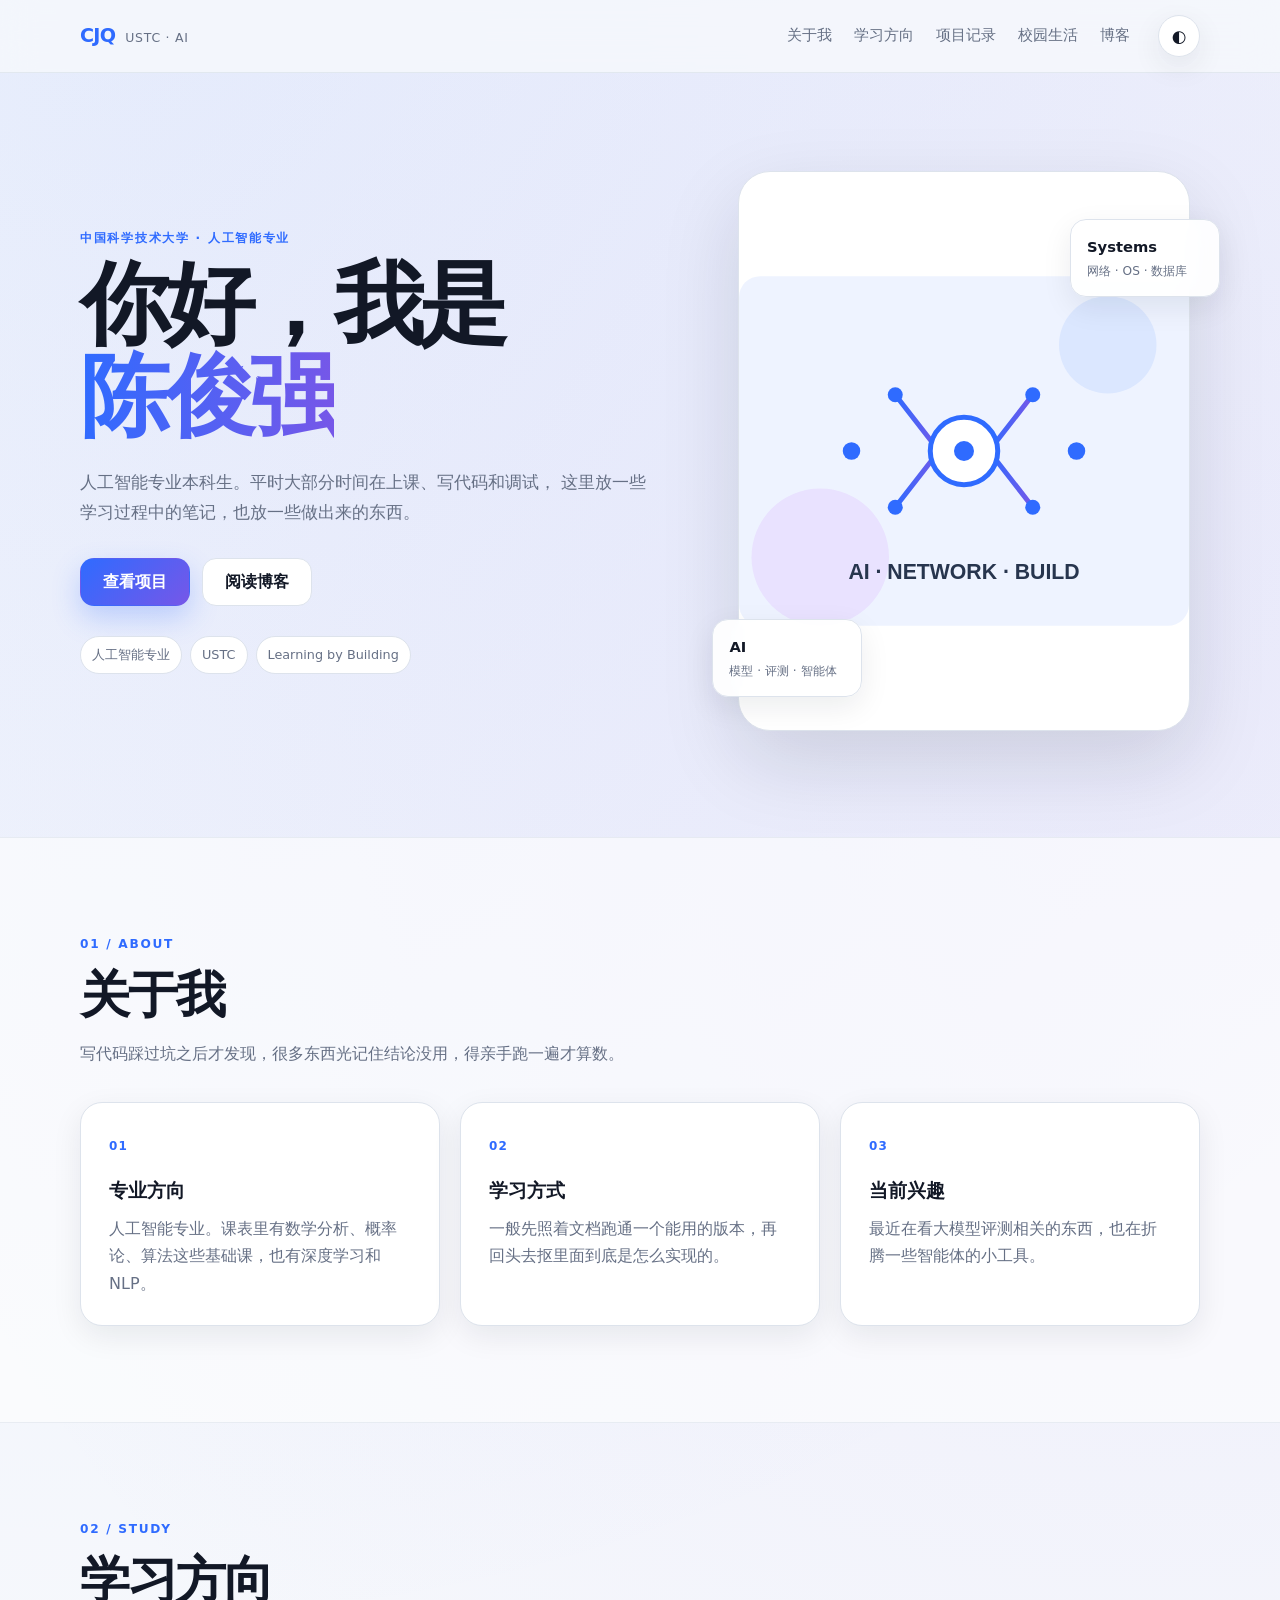
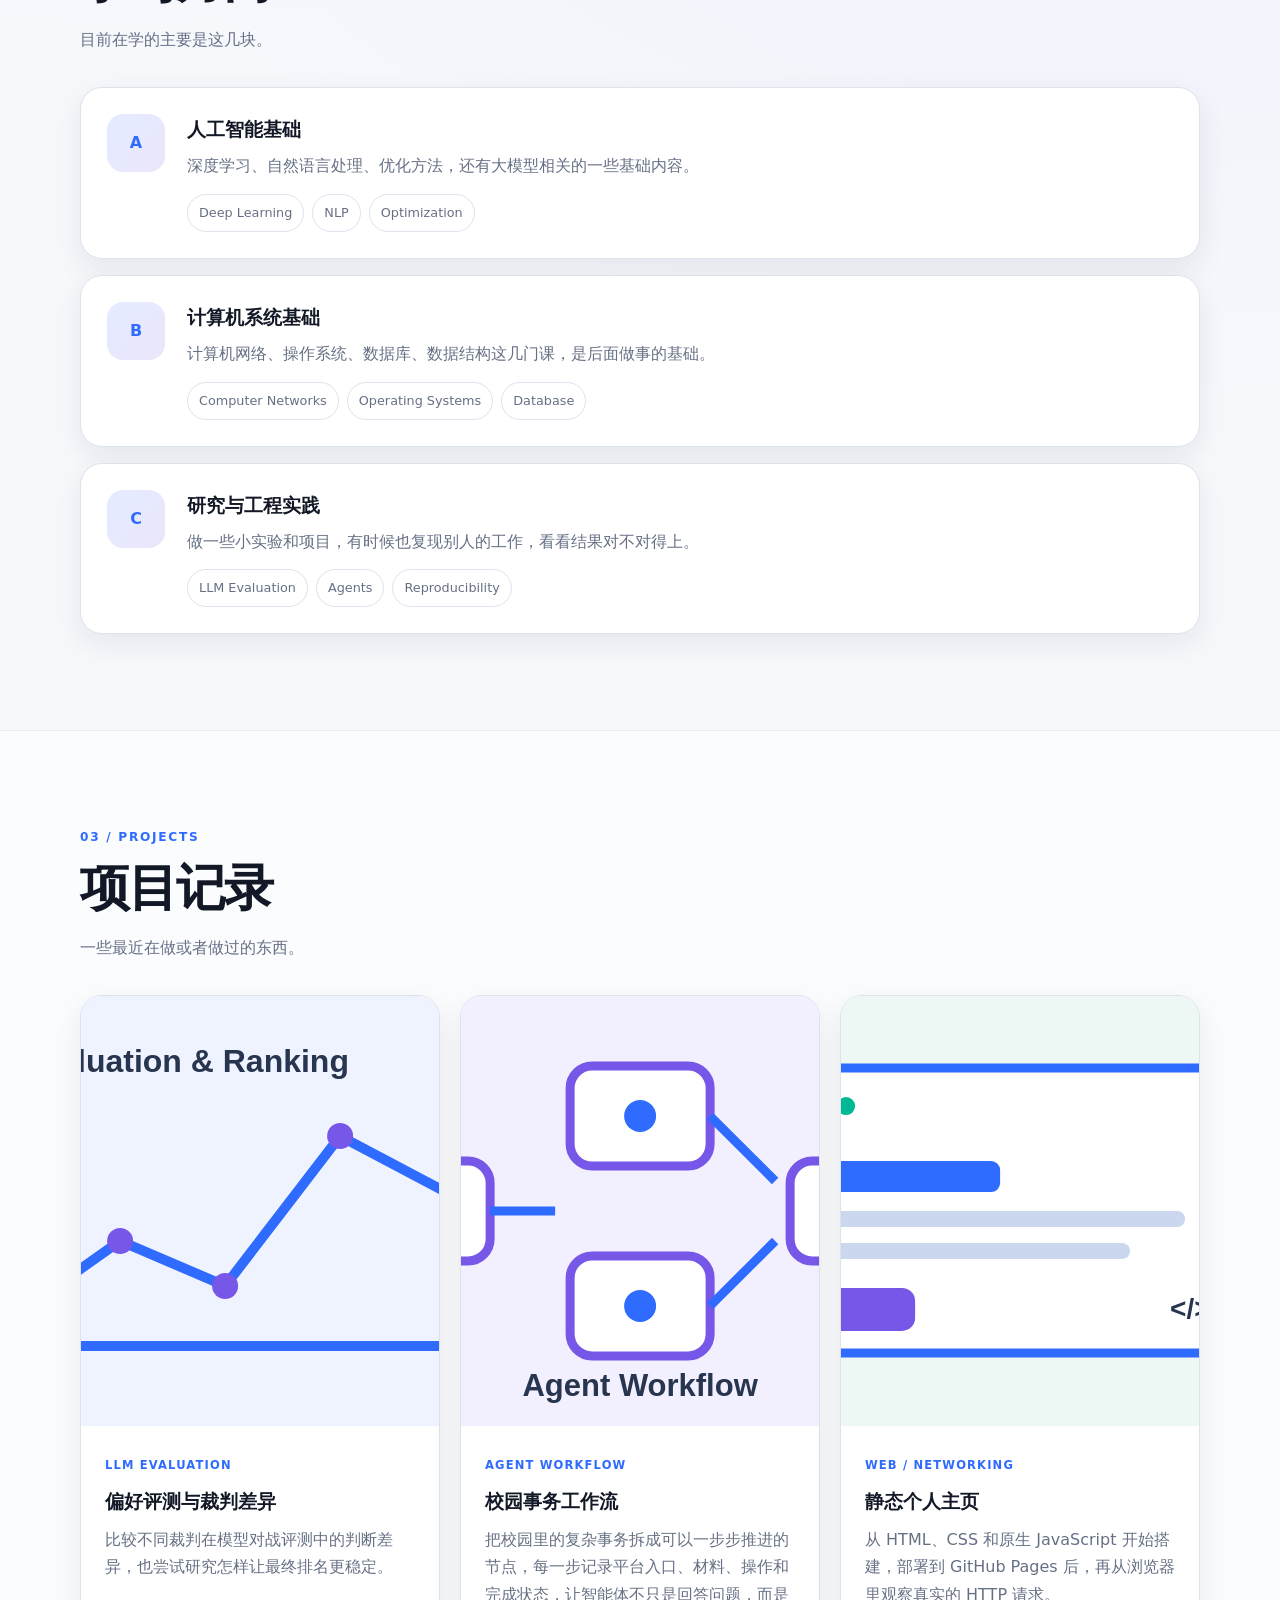
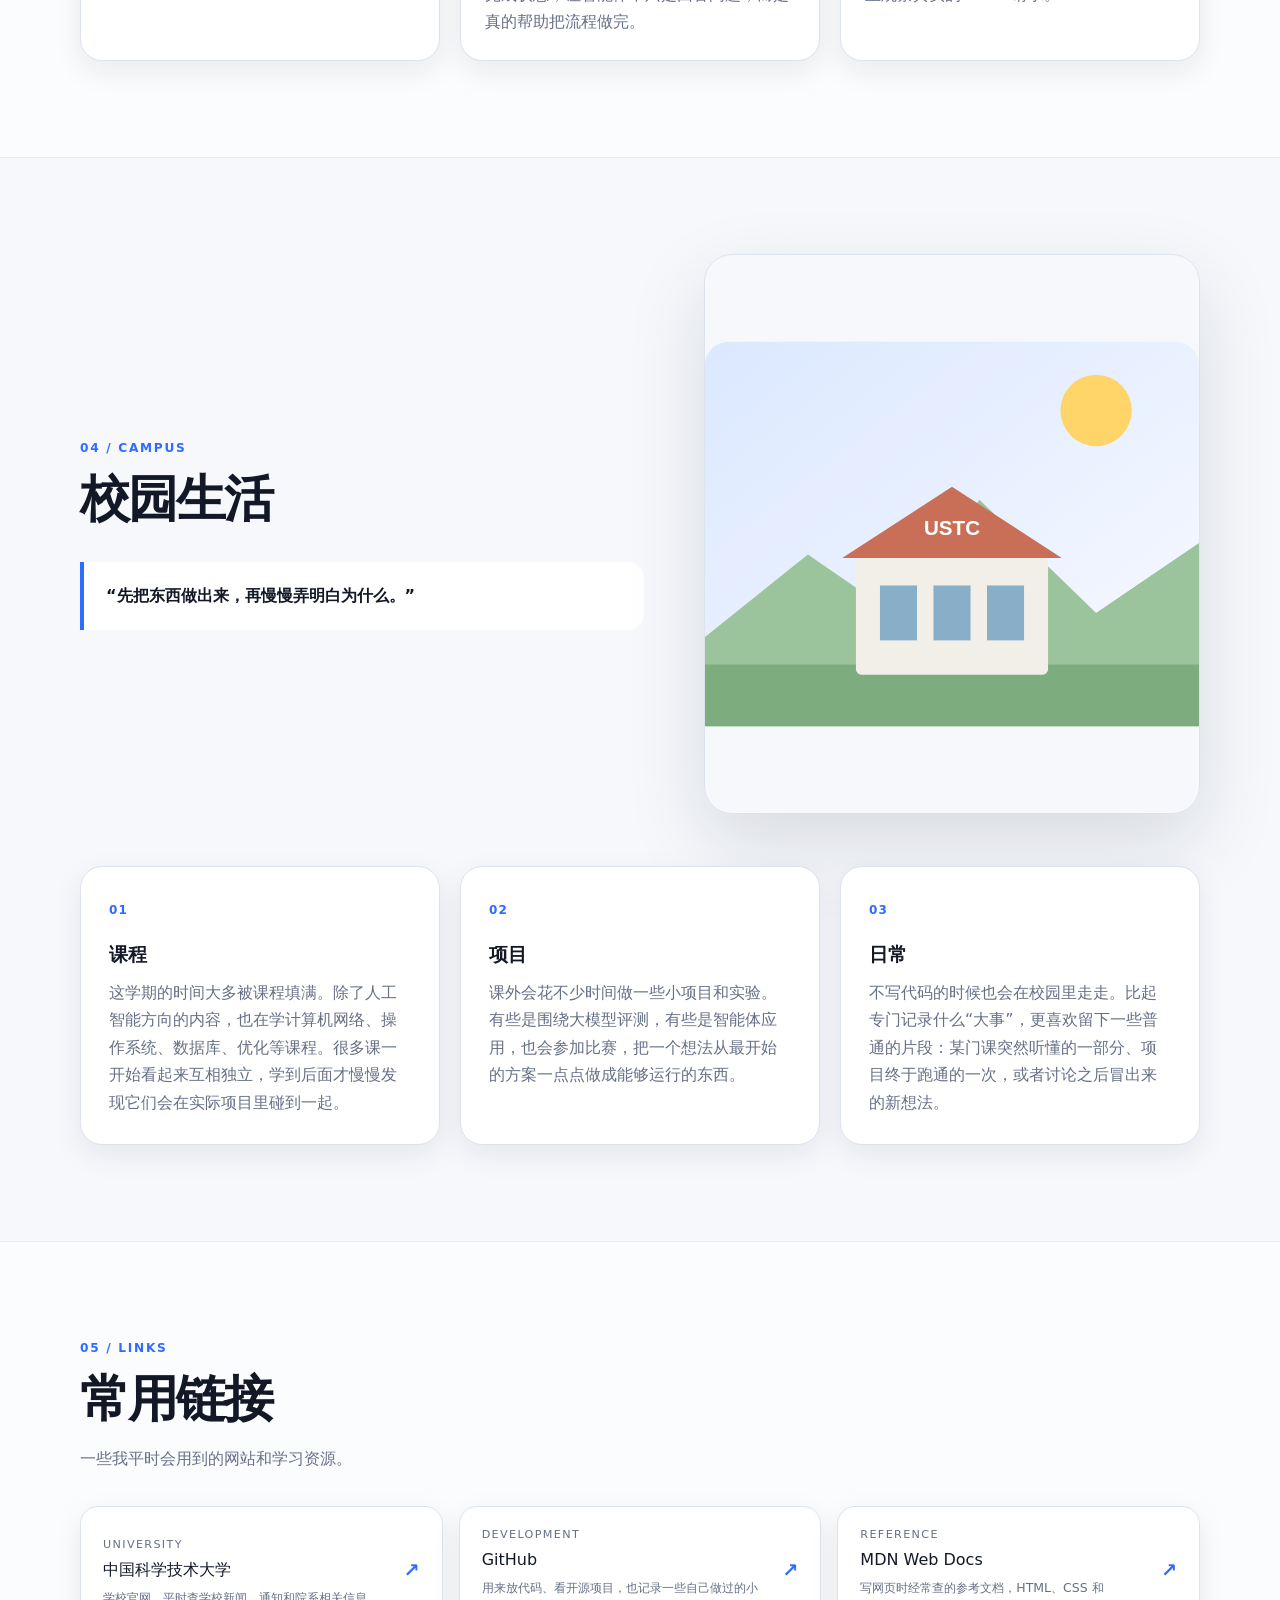
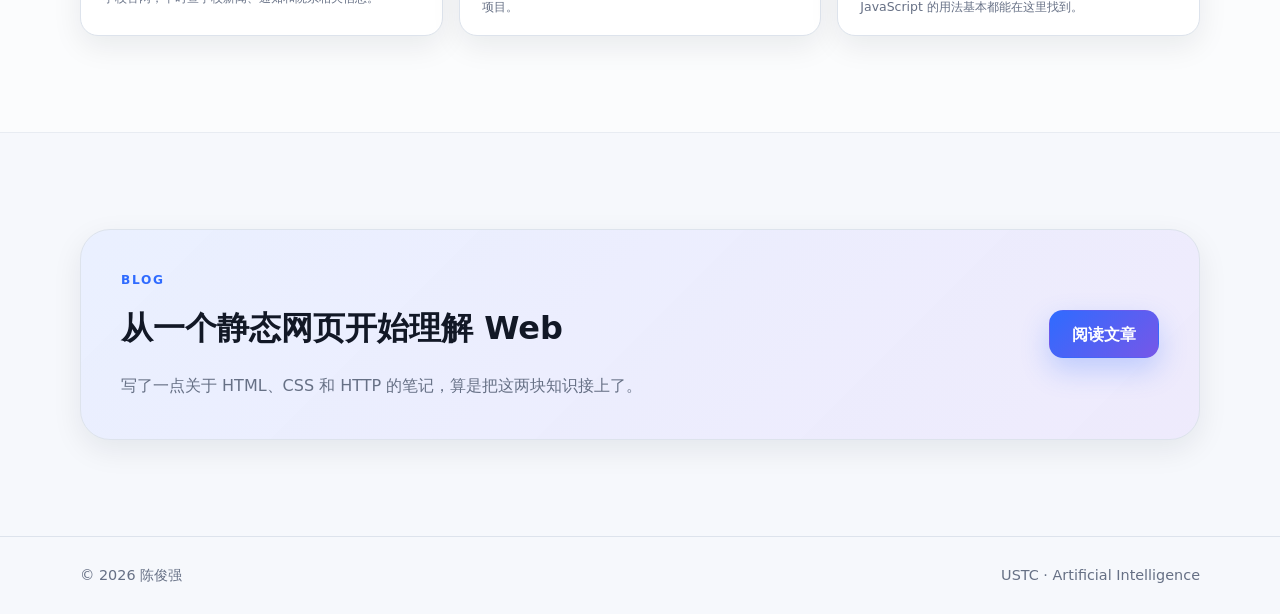
==== commit f79328ec: "content: 扩充项目记录、校园生活与常用链接内容 - 更新三个项目的描述 - 校园生活拆分为课程、项目、日常三个内容块 - 常用链接补充说明文字 - 调整链接卡片与校园生活内容块的间距" ====
--- a/index.html
+++ b/index.html
@@ -163,7 +163,7 @@
             <div class="project-content">
               <span class="project-tag">LLM Evaluation</span>
               <h3>偏好评测与裁判差异</h3>
-              <p>比较不同裁判打分时的差异，以及怎么让模型排名更稳定一些。</p>
+              <p>比较不同裁判在模型对战评测中的判断差异，也尝试研究怎样让最终排名更稳定。</p>
             </div>
           </article>
 
@@ -172,7 +172,7 @@
             <div class="project-content">
               <span class="project-tag">Agent Workflow</span>
               <h3>校园事务工作流</h3>
-              <p>把一些繁琐的流程拆成步骤交给模型处理，省掉来回确认的时间。</p>
+              <p>把校园里的复杂事务拆成可以一步步推进的节点，每一步记录平台入口、材料、操作和完成状态，让智能体不只是回答问题，而是真的帮助把流程做完。</p>
             </div>
           </article>
 
@@ -181,7 +181,7 @@
             <div class="project-content">
               <span class="project-tag">Web / Networking</span>
               <h3>静态个人主页</h3>
-              <p>尝试从零搭一个简单的个人主页，也顺便熟悉静态网页的部署和网络请求过程。</p>
+              <p>从 HTML、CSS 和原生 JavaScript 开始搭建，部署到 GitHub Pages 后，再从浏览器里观察真实的 HTTP 请求。</p>
             </div>
           </article>
         </div>
@@ -189,23 +189,41 @@
     </section>
 
     <section id="campus" class="section">
-      <div class="container split-section">
-        <div class="reveal">
-          <div class="section-heading">
-            <p class="eyebrow">04 / CAMPUS</p>
-            <h2>校园生活</h2>
-          </div>
-          <p class="lead">
-            平时大部分时间都在上课、写作业和做项目。空闲的时候会在校园里走走，
-            也会在这里记一点最近学到的新东西。
-          </p>
-          <blockquote>
-            “先把东西做出来，再慢慢弄明白为什么。”
-          </blockquote>
-        </div>
-
-        <div class="reveal">
-          <img class="feature-image" src="assets/images/campus.svg" alt="中国科学技术大学校园主题插画" width="720" height="560">
+      <div class="container">
+        <div class="split-section">
+          <div class="reveal">
+            <div class="section-heading">
+              <p class="eyebrow">04 / CAMPUS</p>
+              <h2>校园生活</h2>
+            </div>
+            <blockquote>
+              “先把东西做出来，再慢慢弄明白为什么。”
+            </blockquote>
+          </div>
+
+          <div class="reveal">
+            <img class="feature-image" src="assets/images/campus.svg" alt="中国科学技术大学校园主题插画" width="720" height="560">
+          </div>
+        </div>
+
+        <div class="cards cards-3 campus-cards">
+          <article class="info-card reveal">
+            <span class="card-index">01</span>
+            <h3>课程</h3>
+            <p>这学期的时间大多被课程填满。除了人工智能方向的内容，也在学计算机网络、操作系统、数据库、优化等课程。很多课一开始看起来互相独立，学到后面才慢慢发现它们会在实际项目里碰到一起。</p>
+          </article>
+
+          <article class="info-card reveal">
+            <span class="card-index">02</span>
+            <h3>项目</h3>
+            <p>课外会花不少时间做一些小项目和实验。有些是围绕大模型评测，有些是智能体应用，也会参加比赛，把一个想法从最开始的方案一点点做成能够运行的东西。</p>
+          </article>
+
+          <article class="info-card reveal">
+            <span class="card-index">03</span>
+            <h3>日常</h3>
+            <p>不写代码的时候也会在校园里走走。比起专门记录什么“大事”，更喜欢留下一些普通的片段：某门课突然听懂的一部分、项目终于跑通的一次，或者讨论之后冒出来的新想法。</p>
+          </article>
         </div>
       </div>
     </section>
@@ -223,6 +241,7 @@
             <span>
               <small>University</small>
               中国科学技术大学
+              <span class="link-desc">学校官网，平时查学校新闻、通知和院系相关信息。</span>
             </span>
             <b aria-hidden="true">↗</b>
           </a>
@@ -231,6 +250,7 @@
             <span>
               <small>Development</small>
               GitHub
+              <span class="link-desc">用来放代码、看开源项目，也记录一些自己做过的小项目。</span>
             </span>
             <b aria-hidden="true">↗</b>
           </a>
@@ -239,6 +259,7 @@
             <span>
               <small>Reference</small>
               MDN Web Docs
+              <span class="link-desc">写网页时经常查的参考文档，HTML、CSS 和 JavaScript 的用法基本都能在这里找到。</span>
             </span>
             <b aria-hidden="true">↗</b>
           </a>
--- a/assets/css/main.css
+++ b/assets/css/main.css
@@ -1,5 +1,5 @@
 /* =========================================================
-   PB24061348 陈俊强 · 计算机网络实验一
+   Personal website styles
    Design system + components + responsive styles
    ========================================================= */
 
@@ -517,6 +517,10 @@
   align-items: center;
 }
 
+.campus-cards {
+  margin-top: 52px;
+}
+
 .lead {
   font-size: 1.08rem;
   color: var(--muted);
@@ -548,6 +552,7 @@
   display: flex;
   align-items: center;
   justify-content: space-between;
+  gap: 16px;
   padding: 18px 22px;
   border-radius: 18px;
   transition: transform .18s ease, border-color .18s ease;
@@ -570,6 +575,14 @@
 .link-card b {
   color: var(--accent);
   font-size: 1.2rem;
+}
+
+.link-desc {
+  display: block;
+  margin-top: 4px;
+  color: var(--muted);
+  font-size: .78rem;
+  line-height: 1.55;
 }
 
 .cta-box {
